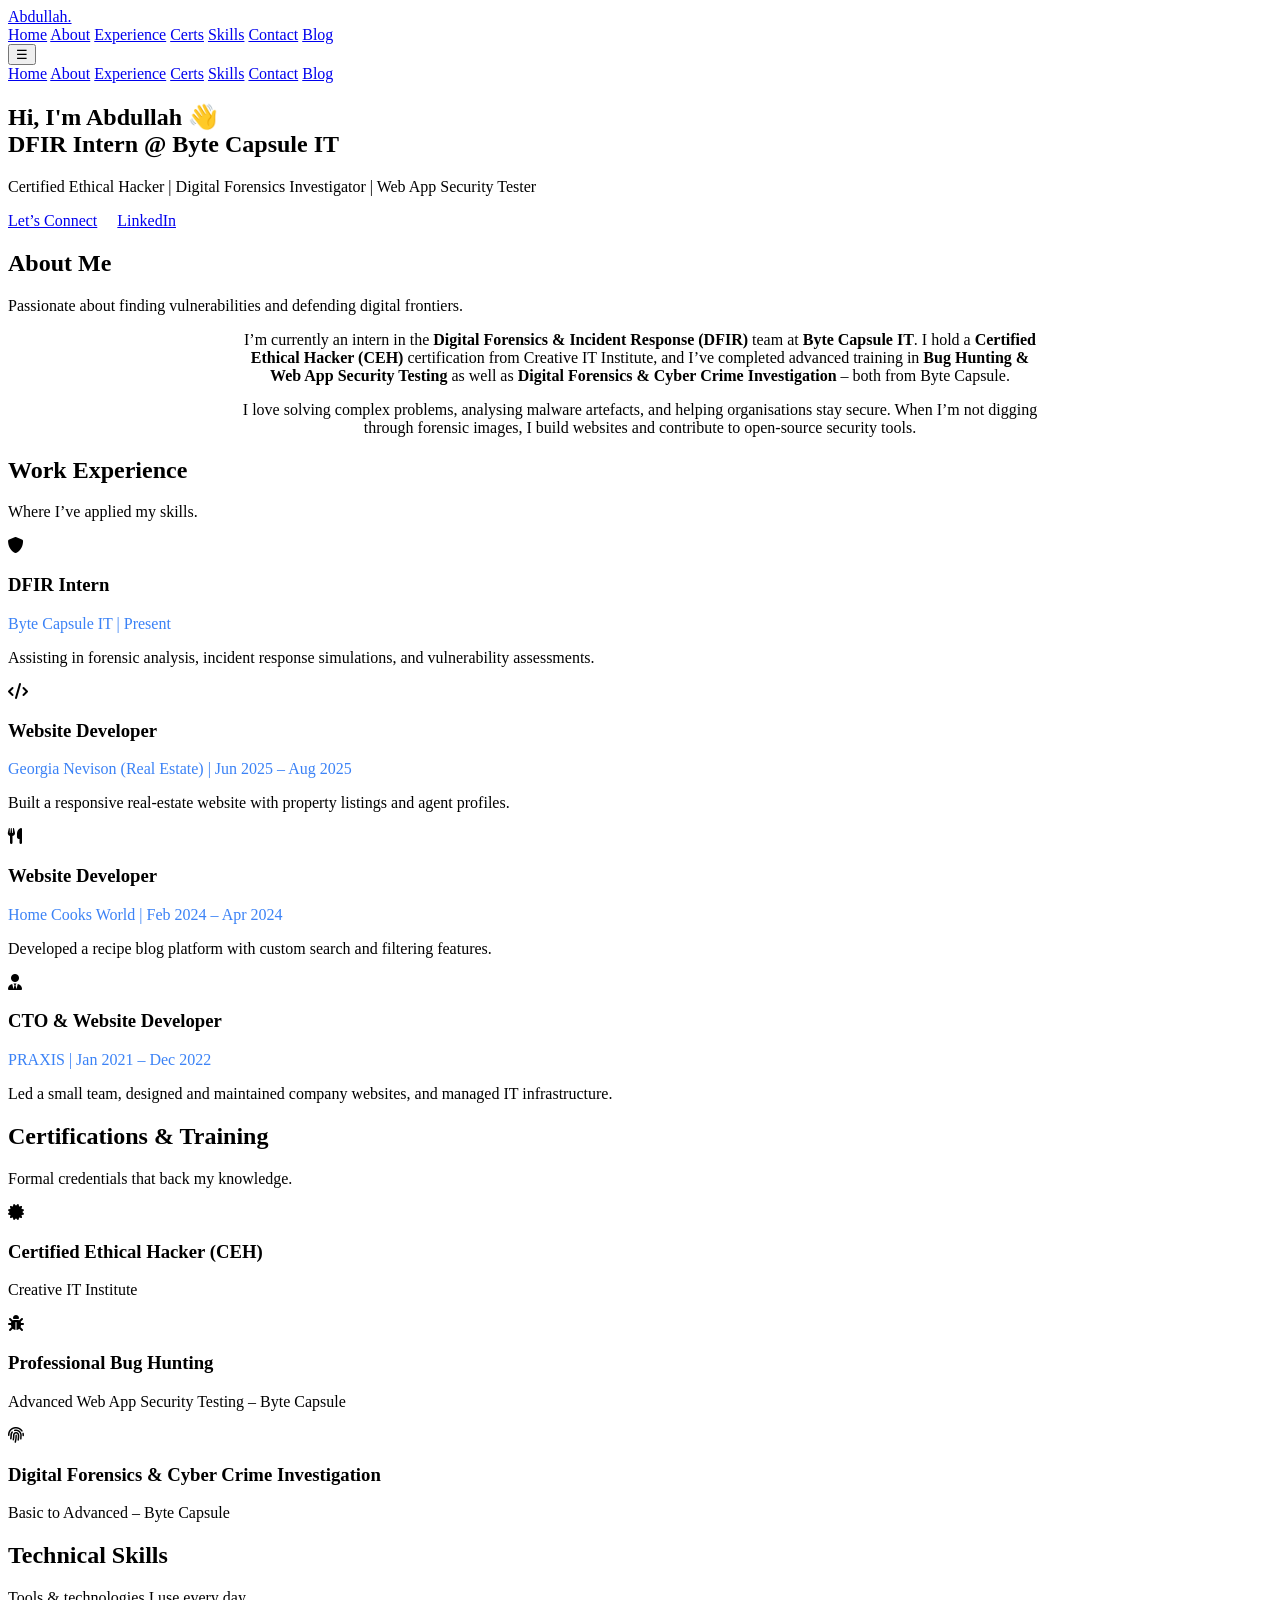
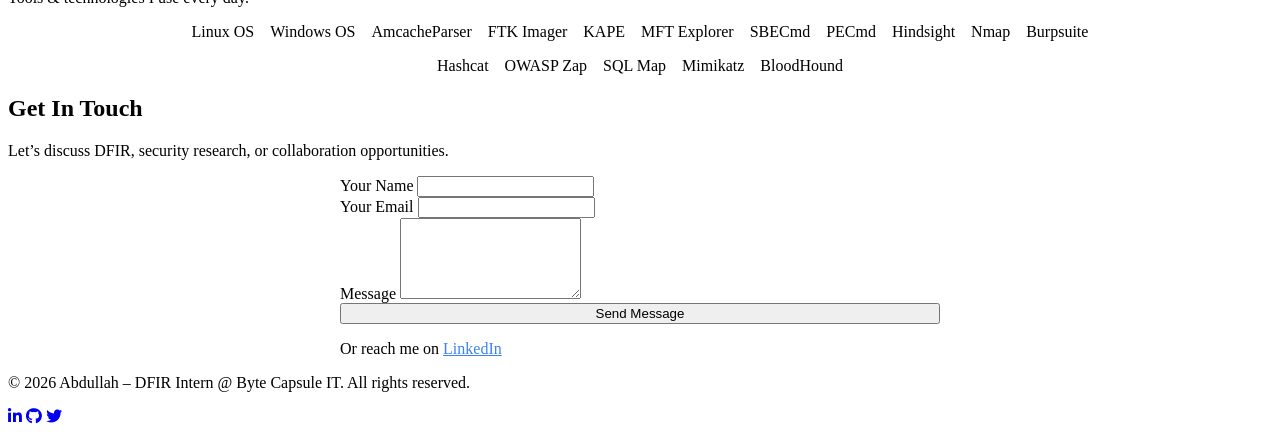
==== index.html @ 08ba811a "Revamp index.html with new content and layout Updated the title and added navigation, hero, about, e" ====
<!DOCTYPE html>
<html lang="en">
<head>
    <meta charset="UTF-8">
    <meta name="viewport" content="width=device-width, initial-scale=1.0">
    <title>Abdullah | DFIR & Cybersecurity Intern</title>
    <link rel="stylesheet" href="style.css">
    <!-- Font Awesome Icons -->
    <link rel="stylesheet" href="https://cdnjs.cloudflare.com/ajax/libs/font-awesome/6.0.0-beta3/css/all.min.css">
</head>
<body>
    <nav class="navbar">
        <div class="nav-container">
            <a href="index.html" class="logo">Abdullah.</a>
            <div class="nav-links">
                <a href="index.html">Home</a>
                <a href="#about">About</a>
                <a href="#experience">Experience</a>
                <a href="#certifications">Certs</a>
                <a href="#skills">Skills</a>
                <a href="#contact">Contact</a>
                <a href="case-study.html">Blog</a>
            </div>
            <button class="mobile-menu-btn" id="mobileMenuBtn">☰</button>
        </div>
        <div class="mobile-menu" id="mobileMenu">
            <a href="index.html">Home</a>
            <a href="#about">About</a>
            <a href="#experience">Experience</a>
            <a href="#certifications">Certs</a>
            <a href="#skills">Skills</a>
            <a href="#contact">Contact</a>
            <a href="case-study.html">Blog</a>
        </div>
    </nav>

    <!-- Hero Section -->
    <section class="hero">
        <div class="container">
            <h1>Hi, I'm Abdullah 👋<br> DFIR Intern @ Byte Capsule IT</h1>
            <p>Certified Ethical Hacker | Digital Forensics Investigator | Web App Security Tester</p>
            <a href="#contact" class="btn">Let’s Connect</a>
            <a href="https://linkedin.com/in/ahammadabdullah/" target="_blank" class="btn btn-outline" style="margin-left: 1rem;">LinkedIn</a>
        </div>
    </section>

    <!-- About Section -->
    <section id="about" class="section">
        <div class="container">
            <div class="section-title">
                <h2>About Me</h2>
                <p>Passionate about finding vulnerabilities and defending digital frontiers.</p>
            </div>
            <div style="max-width: 800px; margin: 0 auto; text-align: center;">
                <p>I’m currently an intern in the <strong>Digital Forensics & Incident Response (DFIR)</strong> team at <strong>Byte Capsule IT</strong>. I hold a <strong>Certified Ethical Hacker (CEH)</strong> certification from Creative IT Institute, and I’ve completed advanced training in <strong>Bug Hunting & Web App Security Testing</strong> as well as <strong>Digital Forensics & Cyber Crime Investigation</strong> – both from Byte Capsule.</p>
                <p style="margin-top: 1rem;">I love solving complex problems, analysing malware artefacts, and helping organisations stay secure. When I’m not digging through forensic images, I build websites and contribute to open‑source security tools.</p>
            </div>
        </div>
    </section>

    <!-- Experience Section -->
    <section id="experience" class="section bg-gray">
        <div class="container">
            <div class="section-title">
                <h2>Work Experience</h2>
                <p>Where I’ve applied my skills.</p>
            </div>
            <div class="grid-3">
                <div class="card">
                    <i class="fas fa-shield-alt"></i>
                    <h3>DFIR Intern</h3>
                    <p style="color:#3b82f6; font-weight:500;">Byte Capsule IT | Present</p>
                    <p>Assisting in forensic analysis, incident response simulations, and vulnerability assessments.</p>
                </div>
                <div class="card">
                    <i class="fas fa-code"></i>
                    <h3>Website Developer</h3>
                    <p style="color:#3b82f6; font-weight:500;">Georgia Nevison (Real Estate) | Jun 2025 – Aug 2025</p>
                    <p>Built a responsive real‑estate website with property listings and agent profiles.</p>
                </div>
                <div class="card">
                    <i class="fas fa-utensils"></i>
                    <h3>Website Developer</h3>
                    <p style="color:#3b82f6; font-weight:500;">Home Cooks World | Feb 2024 – Apr 2024</p>
                    <p>Developed a recipe blog platform with custom search and filtering features.</p>
                </div>
                <div class="card">
                    <i class="fas fa-user-tie"></i>
                    <h3>CTO & Website Developer</h3>
                    <p style="color:#3b82f6; font-weight:500;">PRAXIS | Jan 2021 – Dec 2022</p>
                    <p>Led a small team, designed and maintained company websites, and managed IT infrastructure.</p>
                </div>
            </div>
        </div>
    </section>

    <!-- Certifications Section -->
    <section id="certifications" class="section">
        <div class="container">
            <div class="section-title">
                <h2>Certifications & Training</h2>
                <p>Formal credentials that back my knowledge.</p>
            </div>
            <div class="grid-3">
                <div class="card">
                    <i class="fas fa-certificate"></i>
                    <h3>Certified Ethical Hacker (CEH)</h3>
                    <p>Creative IT Institute</p>
                </div>
                <div class="card">
                    <i class="fas fa-bug"></i>
                    <h3>Professional Bug Hunting</h3>
                    <p>Advanced Web App Security Testing – Byte Capsule</p>
                </div>
                <div class="card">
                    <i class="fas fa-fingerprint"></i>
                    <h3>Digital Forensics & Cyber Crime Investigation</h3>
                    <p>Basic to Advanced – Byte Capsule</p>
                </div>
            </div>
        </div>
    </section>

    <!-- Skills Section -->
    <section id="skills" class="section bg-gray">
        <div class="container">
            <div class="section-title">
                <h2>Technical Skills</h2>
                <p>Tools & technologies I use every day.</p>
            </div>
            <div style="display: flex; flex-wrap: wrap; gap: 1rem; justify-content: center; max-width: 900px; margin: 0 auto;">
                <!-- List all skills as badges -->
                <span class="skill-badge">Linux OS</span>
                <span class="skill-badge">Windows OS</span>
                <span class="skill-badge">AmcacheParser</span>
                <span class="skill-badge">FTK Imager</span>
                <span class="skill-badge">KAPE</span>
                <span class="skill-badge">MFT Explorer</span>
                <span class="skill-badge">SBECmd</span>
                <span class="skill-badge">PECmd</span>
                <span class="skill-badge">Hindsight</span>
                <span class="skill-badge">Nmap</span>
                <span class="skill-badge">Burpsuite</span>
                <span class="skill-badge">Hashcat</span>
                <span class="skill-badge">OWASP Zap</span>
                <span class="skill-badge">SQL Map</span>
                <span class="skill-badge">Mimikatz</span>
                <span class="skill-badge">BloodHound</span>
            </div>
        </div>
    </section>

    <!-- Contact Section -->
    <section id="contact" class="section">
        <div class="container">
            <div class="section-title">
                <h2>Get In Touch</h2>
                <p>Let’s discuss DFIR, security research, or collaboration opportunities.</p>
            </div>
            <div style="max-width: 600px; margin: 0 auto;">
                <form id="contactForm">
                    <div class="form-group">
                        <label for="name">Your Name</label>
                        <input type="text" id="name" required>
                    </div>
                    <div class="form-group">
                        <label for="email">Your Email</label>
                        <input type="email" id="email" required>
                    </div>
                    <div class="form-group">
                        <label for="message">Message</label>
                        <textarea id="message" rows="5" required></textarea>
                    </div>
                    <button type="submit" class="btn" style="width:100%;">Send Message</button>
                    <p id="formStatus" class="text-center mt-4" style="font-size:0.875rem;"></p>
                </form>
                <div class="text-center mt-4">
                    <p>Or reach me on <a href="https://linkedin.com/in/ahammadabdullah/" target="_blank" style="color:#3b82f6;">LinkedIn</a></p>
                </div>
            </div>
        </div>
    </section>

    <footer class="footer">
        <div class="container">
            <p>&copy; 2026 Abdullah – DFIR Intern @ Byte Capsule IT. All rights reserved.</p>
            <div class="social">
                <a href="https://linkedin.com/in/ahammadabdullah/" target="_blank"><i class="fab fa-linkedin-in"></i></a>
                <a href="#"><i class="fab fa-github"></i></a>
                <a href="#"><i class="fab fa-twitter"></i></a>
            </div>
        </div>
    </footer>

    <script>
        // Mobile menu toggle
        const btn = document.getElementById('mobileMenuBtn');
        const menu = document.getElementById('mobileMenu');
        if (btn && menu) {
            btn.addEventListener('click', () => {
                menu.classList.toggle('show');
            });
        }

        // Contact form demo (no backend)
        const form = document.getElementById('contactForm');
        const status = document.getElementById('formStatus');
        if (form) {
            form.addEventListener('submit', (e) => {
                e.preventDefault();
                status.textContent = 'Thank you! I’ll get back to you soon.';
                status.style.color = '#10b981';
                form.reset();
                setTimeout(() => { status.textContent = ''; }, 3000);
            });
        }
    </script>
</body>
</html>
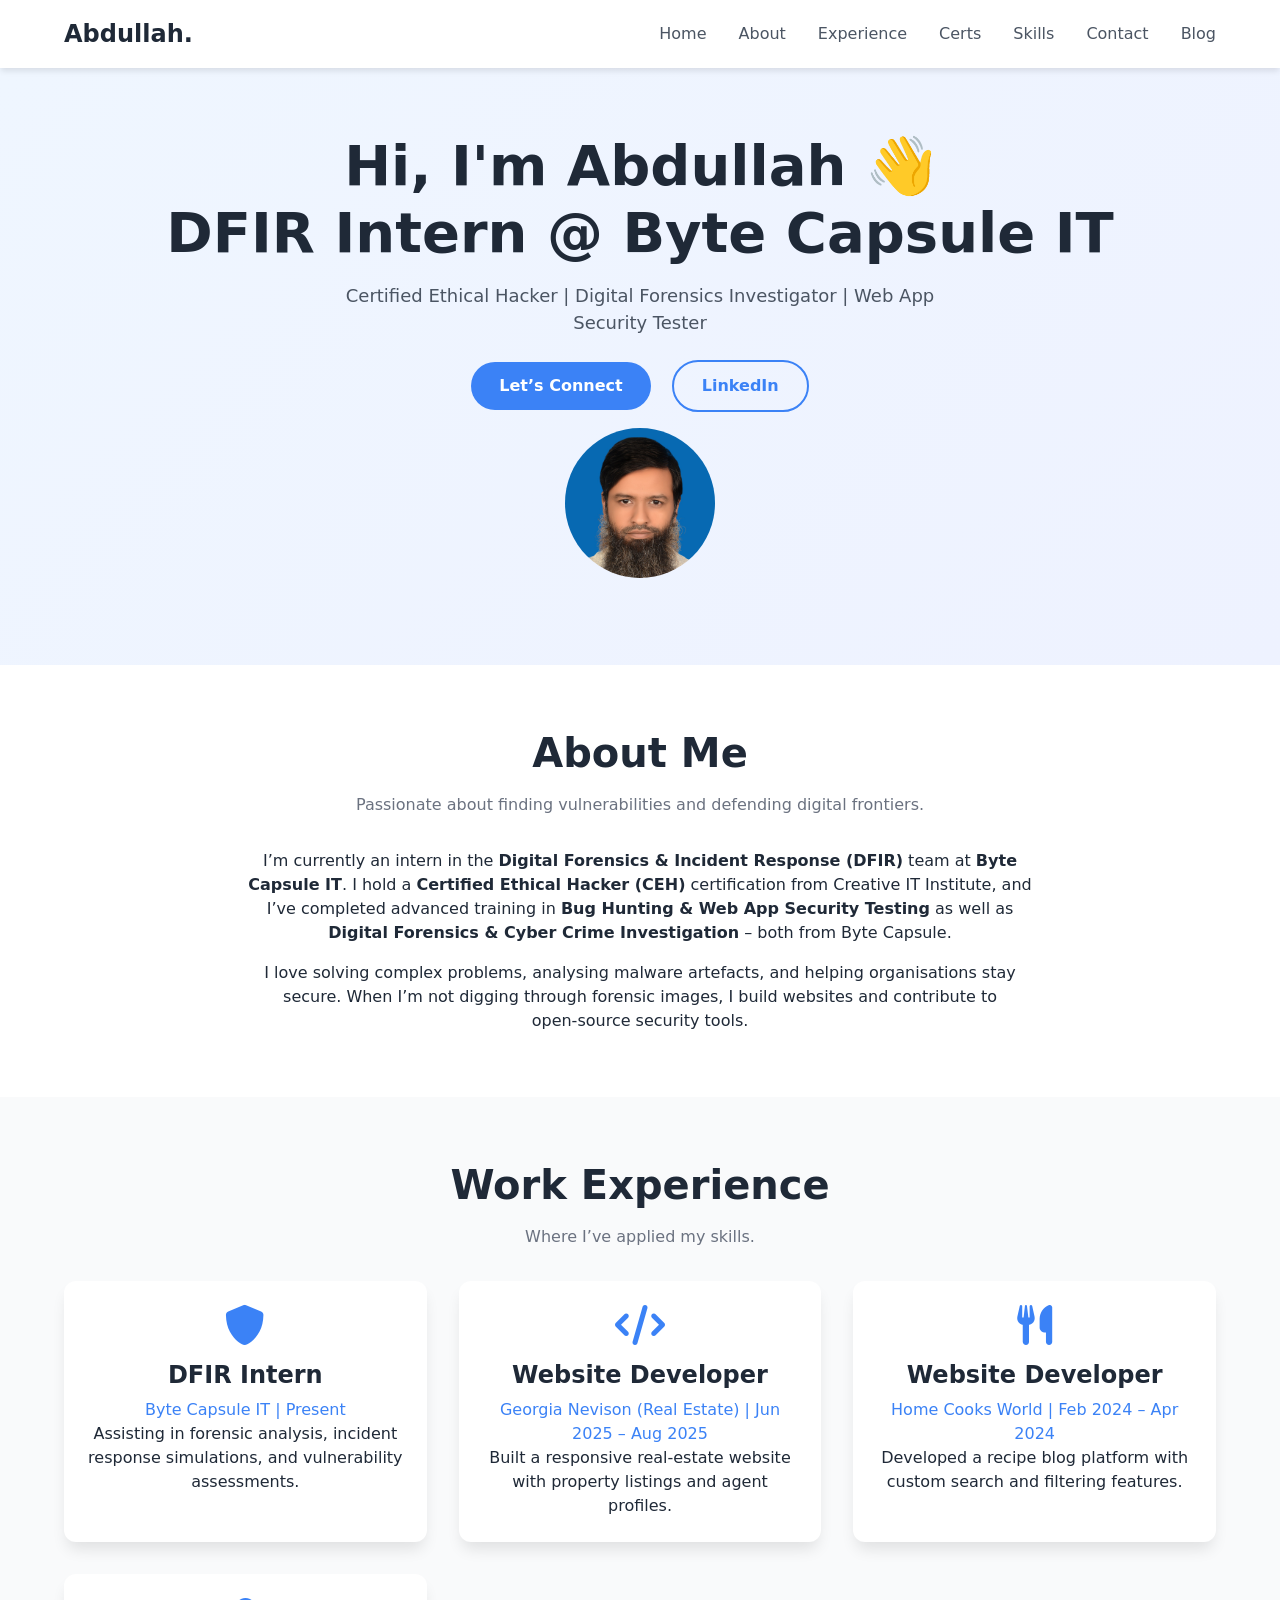
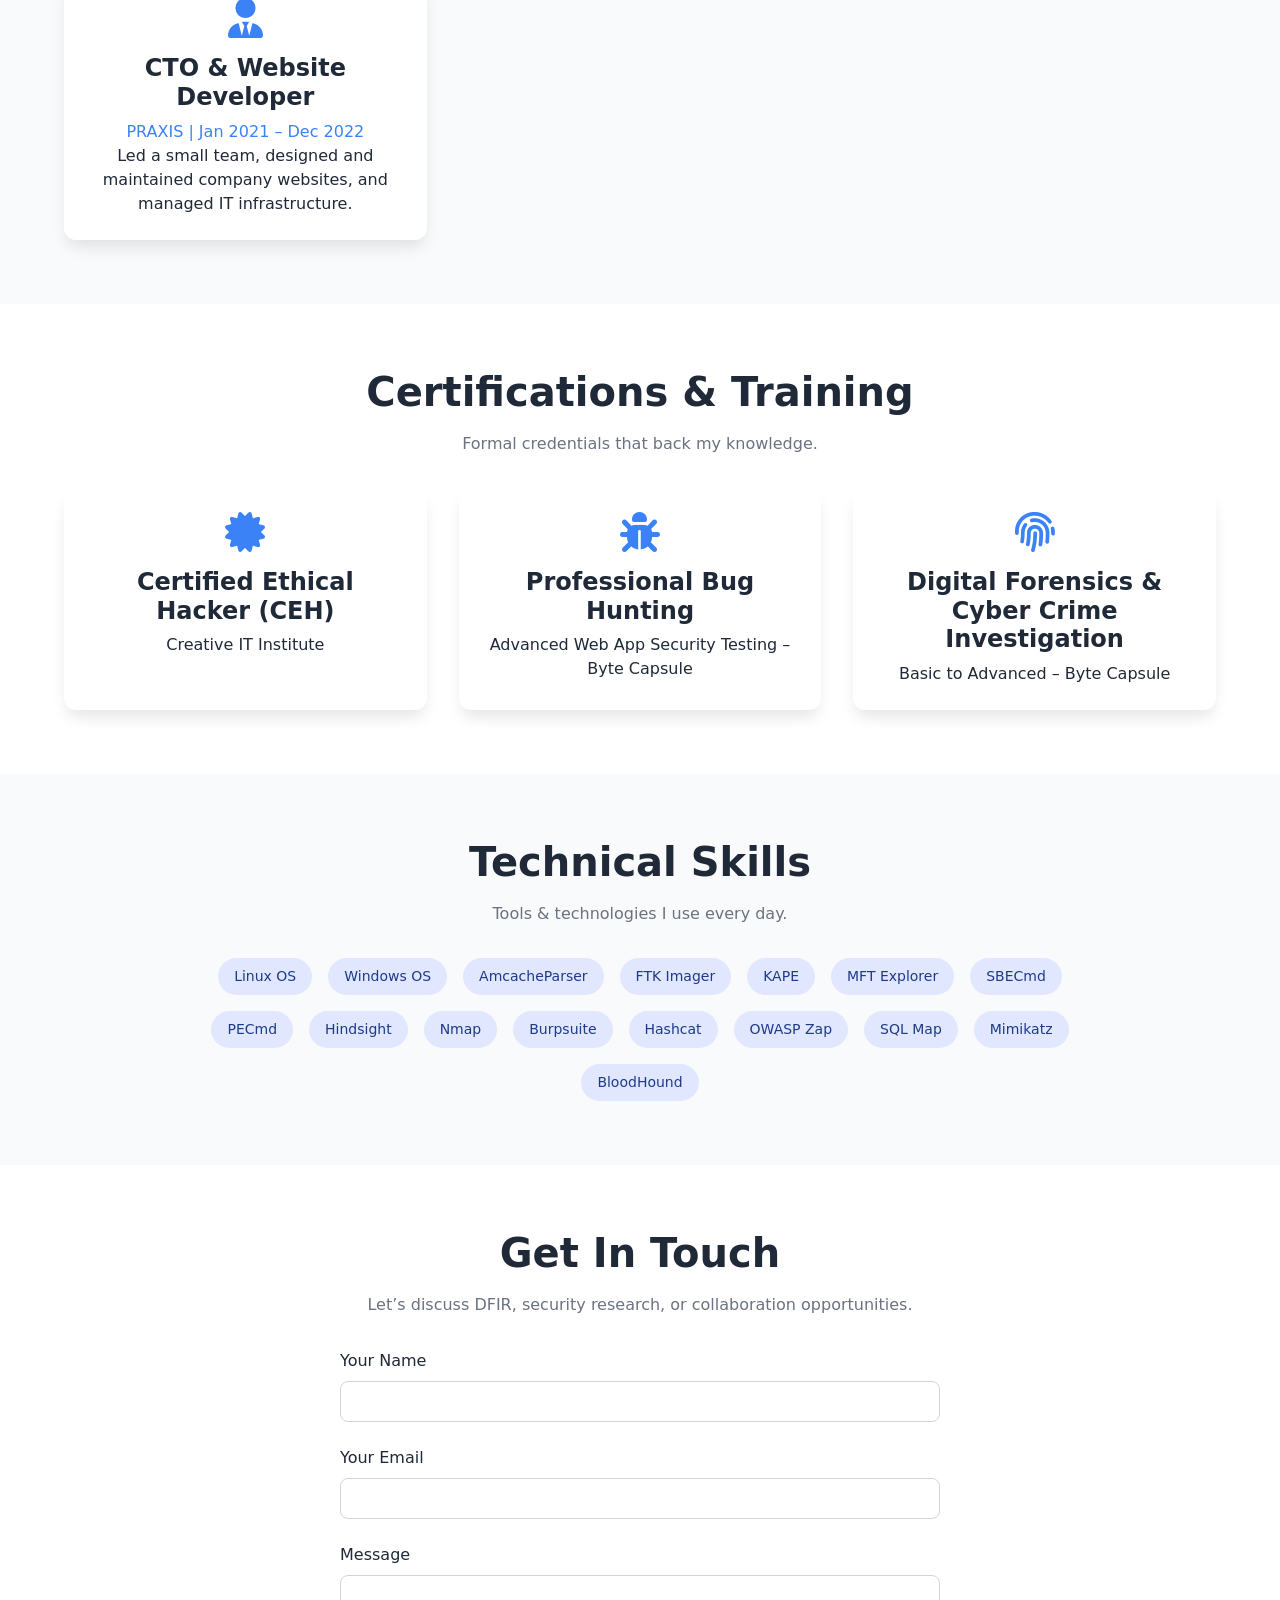
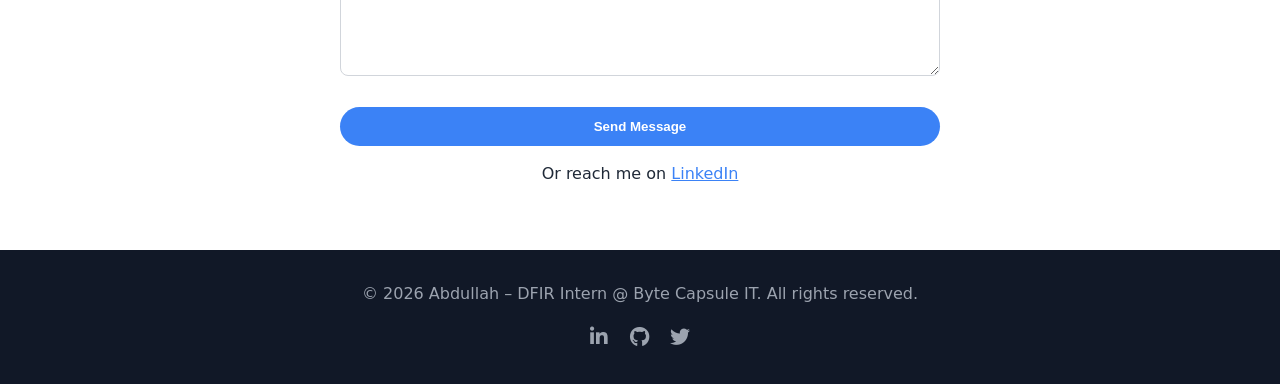
==== commit ec68e577: "Add profile image to index.html" ====
--- a/index.html
+++ b/index.html
@@ -42,6 +42,7 @@
             <a href="#contact" class="btn">Let’s Connect</a>
             <a href="https://linkedin.com/in/ahammadabdullah/" target="_blank" class="btn btn-outline" style="margin-left: 1rem;">LinkedIn</a>
         </div>
+        <img src="images/profile.jpg" alt="Abdullah" style="width: 150px; border-radius: 50%; margin: 1rem 0;">
     </section>
 
     <!-- About Section -->
--- a/style.css
+++ b/style.css
@@ -0,0 +1,341 @@
+/* style.css */
+* {
+    margin: 0;
+    padding: 0;
+    box-sizing: border-box;
+}
+
+body {
+    font-family: 'Inter', system-ui, -apple-system, 'Segoe UI', Roboto, Helvetica, Arial, sans-serif;
+    background-color: #ffffff;
+    color: #1f2937;
+    line-height: 1.5;
+}
+
+.container {
+    max-width: 1200px;
+    margin: 0 auto;
+    padding: 0 1.5rem;
+}
+
+/* Typography */
+h1, h2, h3 {
+    font-weight: 700;
+    line-height: 1.2;
+}
+
+h1 {
+    font-size: 3rem;
+    margin-bottom: 1rem;
+}
+
+h2 {
+    font-size: 2rem;
+    margin-bottom: 1rem;
+}
+
+h3 {
+    font-size: 1.25rem;
+    margin-bottom: 0.5rem;
+}
+
+@media (min-width: 768px) {
+    h1 { font-size: 3.5rem; }
+    h2 { font-size: 2.5rem; }
+    h3 { font-size: 1.5rem; }
+}
+
+/* Buttons */
+.btn {
+    display: inline-block;
+    background-color: #3b82f6;
+    color: white;
+    font-weight: 600;
+    padding: 0.75rem 1.75rem;
+    border-radius: 9999px;
+    text-decoration: none;
+    transition: background-color 0.3s ease;
+    border: none;
+    cursor: pointer;
+}
+
+.btn:hover {
+    background-color: #2563eb;
+}
+
+.btn-outline {
+    background-color: transparent;
+    border: 2px solid #3b82f6;
+    color: #3b82f6;
+}
+
+.btn-outline:hover {
+    background-color: #3b82f6;
+    color: white;
+}
+
+/* Navigation */
+.navbar {
+    background-color: white;
+    box-shadow: 0 4px 6px -1px rgba(0,0,0,0.1);
+    position: sticky;
+    top: 0;
+    z-index: 50;
+}
+
+.nav-container {
+    display: flex;
+    justify-content: space-between;
+    align-items: center;
+    padding: 1rem 1.5rem;
+    max-width: 1200px;
+    margin: 0 auto;
+}
+
+.logo {
+    font-size: 1.5rem;
+    font-weight: 800;
+    color: #1f2937;
+    text-decoration: none;
+}
+
+.nav-links {
+    display: none;
+    gap: 2rem;
+}
+
+.nav-links a {
+    text-decoration: none;
+    color: #4b5563;
+    font-weight: 500;
+    transition: color 0.2s;
+}
+
+.nav-links a:hover {
+    color: #3b82f6;
+}
+
+.mobile-menu-btn {
+    background: none;
+    border: none;
+    font-size: 1.5rem;
+    cursor: pointer;
+    display: block;
+}
+
+@media (min-width: 768px) {
+    .nav-links { display: flex; }
+    .mobile-menu-btn { display: none; }
+}
+
+.mobile-menu {
+    display: none;
+    flex-direction: column;
+    background-color: white;
+    padding: 1rem 1.5rem;
+    border-top: 1px solid #e5e7eb;
+}
+
+.mobile-menu a {
+    padding: 0.75rem 0;
+    text-decoration: none;
+    color: #4b5563;
+}
+
+.mobile-menu.show {
+    display: flex;
+}
+
+/* Hero section */
+.hero {
+    background: linear-gradient(135deg, #eff6ff 0%, #eef2ff 100%);
+    padding: 4rem 0;
+    text-align: center;
+}
+
+.hero p {
+    font-size: 1.125rem;
+    color: #4b5563;
+    max-width: 600px;
+    margin: 1rem auto 1.5rem;
+}
+
+/* Sections */
+.section {
+    padding: 4rem 0;
+}
+
+.section-title {
+    text-align: center;
+    margin-bottom: 2rem;
+}
+
+.section-title p {
+    color: #6b7280;
+    max-width: 600px;
+    margin: 0.5rem auto 0;
+}
+
+/* Grids */
+.grid-3, .grid-4 {
+    display: grid;
+    gap: 2rem;
+}
+
+.grid-3 {
+    grid-template-columns: 1fr;
+}
+
+.grid-4 {
+    grid-template-columns: 1fr;
+}
+
+@media (min-width: 768px) {
+    .grid-3 { grid-template-columns: repeat(3, 1fr); }
+    .grid-4 { grid-template-columns: repeat(2, 1fr); }
+}
+
+@media (min-width: 1024px) {
+    .grid-4 { grid-template-columns: repeat(4, 1fr); }
+}
+
+/* Cards */
+.card {
+    background-color: white;
+    border-radius: 0.75rem;
+    padding: 1.5rem;
+    box-shadow: 0 10px 15px -3px rgba(0,0,0,0.1);
+    transition: transform 0.2s, box-shadow 0.2s;
+    text-align: center;
+}
+
+.card:hover {
+    transform: translateY(-5px);
+    box-shadow: 0 20px 25px -5px rgba(0,0,0,0.1);
+}
+
+.card i {
+    font-size: 2.5rem;
+    color: #3b82f6;
+    margin-bottom: 1rem;
+}
+
+.portfolio-card, .blog-card {
+    background: white;
+    border-radius: 0.75rem;
+    overflow: hidden;
+    box-shadow: 0 10px 15px -3px rgba(0,0,0,0.1);
+}
+
+.portfolio-card img, .blog-card img {
+    width: 100%;
+    height: 200px;
+    object-fit: cover;
+}
+
+.portfolio-card-content, .blog-card-content {
+    padding: 1.25rem;
+}
+
+.team-card img {
+    width: 120px;
+    height: 120px;
+    border-radius: 50%;
+    object-fit: cover;
+    margin: 0 auto 1rem;
+}
+
+/* Form */
+.form-group {
+    margin-bottom: 1.5rem;
+}
+
+.form-group label {
+    display: block;
+    margin-bottom: 0.5rem;
+    font-weight: 500;
+}
+
+.form-group input, .form-group textarea {
+    width: 100%;
+    padding: 0.75rem;
+    border: 1px solid #d1d5db;
+    border-radius: 0.5rem;
+    font-family: inherit;
+}
+
+.form-group input:focus, .form-group textarea:focus {
+    outline: none;
+    border-color: #3b82f6;
+    ring: 2px solid #3b82f6;
+}
+
+/* Blog post page */
+.blog-post {
+    max-width: 800px;
+    margin: 2rem auto;
+    padding: 0 1.5rem;
+}
+
+.blog-post h1 {
+    font-size: 2.5rem;
+    margin-bottom: 1rem;
+}
+
+.blog-meta {
+    color: #6b7280;
+    margin-bottom: 1.5rem;
+    border-bottom: 1px solid #e5e7eb;
+    padding-bottom: 0.5rem;
+}
+
+.blog-post img {
+    width: 100%;
+    border-radius: 0.75rem;
+    margin: 1.5rem 0;
+}
+
+/* Footer */
+.footer {
+    background-color: #111827;
+    color: #9ca3af;
+    text-align: center;
+    padding: 2rem 0;
+}
+
+.footer .social {
+    margin-top: 1rem;
+}
+
+.footer .social a {
+    color: #9ca3af;
+    margin: 0 0.5rem;
+    font-size: 1.25rem;
+    text-decoration: none;
+}
+
+.footer .social a:hover {
+    color: white;
+}
+
+/* Utility */
+.text-center { text-align: center; }
+.bg-gray { background-color: #f9fafb; }
+.mt-4 { margin-top: 1rem; }
+.mb-4 { margin-bottom: 1rem; }
+
+/* Skill badges */
+.skill-badge {
+    background-color: #e0e7ff;
+    color: #1e3a8a;
+    padding: 0.5rem 1rem;
+    border-radius: 9999px;
+    font-size: 0.875rem;
+    font-weight: 500;
+    transition: all 0.2s;
+}
+
+.skill-badge:hover {
+    background-color: #3b82f6;
+    color: white;
+}
